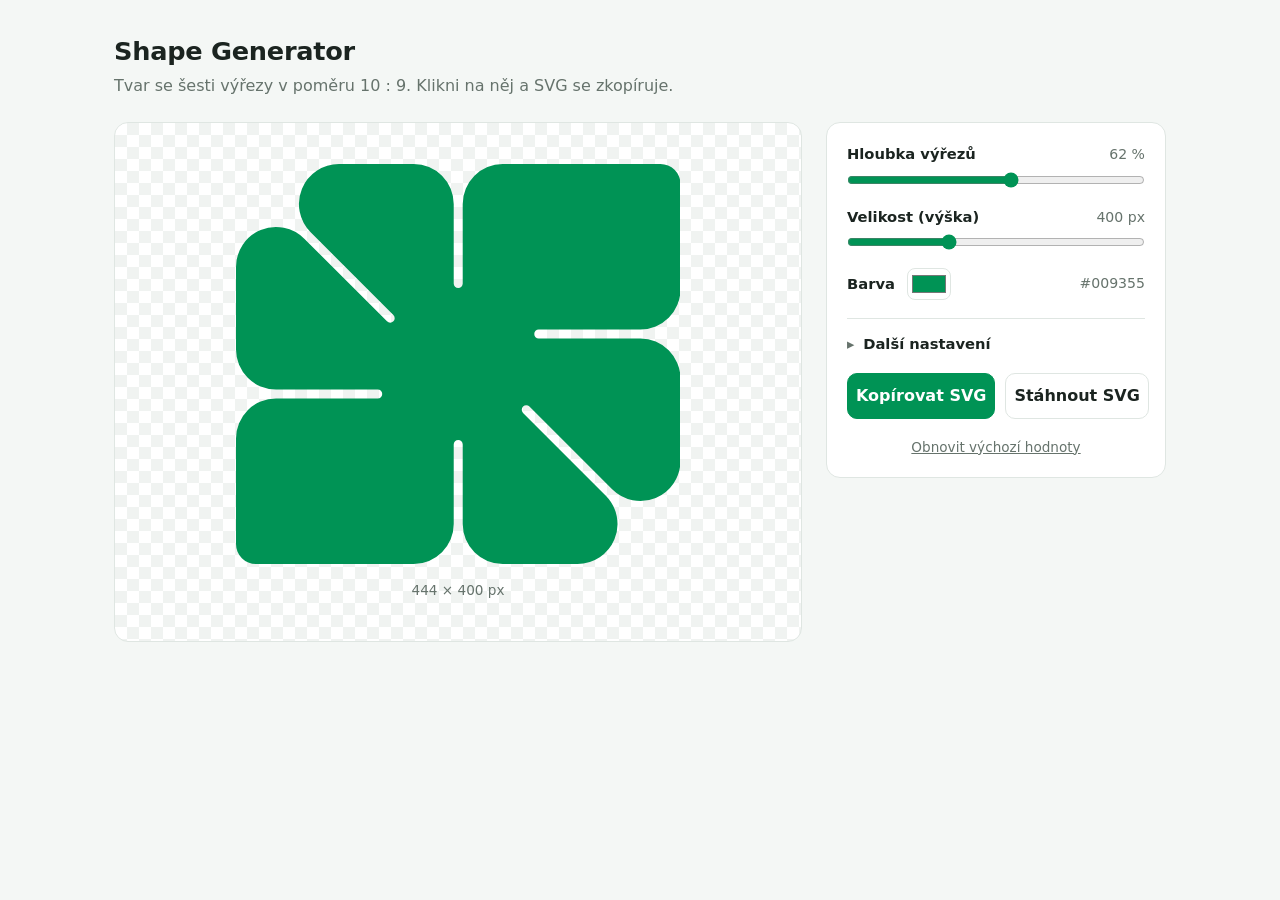
==== index.html @ 043569ab "Add SVG shape generator Static site that generates a 10:9 shape with six cuts (vertical, horizontal " ====
<!doctype html>
<html lang="cs">
<head>
  <meta charset="utf-8">
  <meta name="viewport" content="width=device-width, initial-scale=1">
  <title>Shape Generator</title>
  <meta name="description" content="Generátor SVG tvarů se šesti výřezy. Zkopíruj do schránky nebo stáhni.">
  <link rel="icon" type="image/svg+xml" href="favicon.svg">
  <link rel="stylesheet" href="style.css">
</head>
<body>
  <header class="top">
    <h1>Shape Generator</h1>
    <p class="lead">Tvar se šesti výřezy v poměru 10&nbsp;:&nbsp;9. Klikni na něj a SVG se zkopíruje.</p>
  </header>

  <main class="layout">
    <section class="stage" aria-label="Náhled tvaru">
      <button type="button" id="shape" class="shape" title="Zkopírovat SVG do schránky" aria-label="Zkopírovat SVG do schránky"></button>
      <p class="dims" id="dims"></p>
    </section>

    <form class="panel" id="controls" aria-label="Nastavení tvaru" onsubmit="return false">
      <div class="field">
        <div class="field-head">
          <label for="depth">Hloubka výřezů</label>
          <output id="depth-out" for="depth"></output>
        </div>
        <input id="depth" type="range" min="30" max="88" step="1">
      </div>

      <div class="field">
        <div class="field-head">
          <label for="size">Velikost (výška)</label>
          <output id="size-out" for="size"></output>
        </div>
        <input id="size" type="range" min="100" max="1000" step="10">
      </div>

      <div class="field field-inline">
        <label for="color">Barva</label>
        <input id="color" type="color">
        <output id="color-out" for="color"></output>
      </div>

      <details class="more">
        <summary>Další nastavení</summary>

        <div class="more-body">
          <div class="field">
            <div class="field-head">
              <label for="cutWidth">Šířka výřezu</label>
              <output id="cutWidth-out" for="cutWidth"></output>
            </div>
            <input id="cutWidth" type="range" min="4" max="20" step="0.5">
            <p class="note">Nemění se s velikostí tvaru.</p>
          </div>

          <div class="field">
            <div class="field-head">
              <label for="radius">Zaoblení X</label>
              <output id="radius-out" for="radius"></output>
            </div>
            <input id="radius" type="range" min="0" max="10" step="0.1">
            <p class="note">Hlavní rohy mají X, ústí výřezů 2·X.</p>
          </div>

          <div class="field">
            <div class="field-head">
              <label for="offset">Posun vodorovných výřezů</label>
              <output id="offset-out" for="offset"></output>
            </div>
            <input id="offset" type="range" min="0" max="12" step="0.1">
          </div>
        </div>
      </details>

      <div class="actions">
        <button type="button" id="copy" class="btn primary">Kopírovat SVG</button>
        <button type="button" id="download" class="btn">Stáhnout SVG</button>
      </div>
      <button type="button" id="reset" class="link">Obnovit výchozí hodnoty</button>
    </form>
  </main>

  <div id="toast" class="toast" role="status" aria-live="polite"></div>

  <script src="shape.js"></script>
  <script src="app.js"></script>
</body>
</html>
---- style.css ----
:root {
  --green: #009355;
  --green-dark: #007a46;
  --ink: #1b2420;
  --muted: #66736c;
  --line: #dfe6e2;
  --bg: #f4f7f5;
  --card: #fff;
  --radius: 14px;
  color-scheme: light;
}

* { box-sizing: border-box; }

html { -webkit-text-size-adjust: 100%; }

body {
  margin: 0;
  min-height: 100vh;
  background: var(--bg);
  color: var(--ink);
  font: 16px/1.5 system-ui, -apple-system, "Segoe UI", Roboto, sans-serif;
}

.top {
  max-width: 1100px;
  margin: 0 auto;
  padding: 32px 24px 8px;
}

.top h1 {
  margin: 0;
  font-size: 1.6rem;
  letter-spacing: -0.01em;
}

.lead {
  margin: 4px 0 0;
  color: var(--muted);
}

.layout {
  max-width: 1100px;
  margin: 0 auto;
  padding: 16px 24px 48px;
  display: grid;
  grid-template-columns: minmax(0, 1fr) 340px;
  gap: 24px;
  align-items: start;
}

.stage,
.panel {
  background: var(--card);
  border: 1px solid var(--line);
  border-radius: var(--radius);
}

.stage {
  min-height: 520px;
  display: flex;
  flex-direction: column;
  align-items: center;
  justify-content: center;
  gap: 16px;
  padding: 32px;
  /* šachovnice, aby bylo vidět, že výřezy jsou průhledné */
  background-color: #fff;
  background-image:
    linear-gradient(45deg, #f0f3f1 25%, transparent 25%, transparent 75%, #f0f3f1 75%),
    linear-gradient(45deg, #f0f3f1 25%, transparent 25%, transparent 75%, #f0f3f1 75%);
  background-size: 24px 24px;
  background-position: 0 0, 12px 12px;
}

.shape {
  display: block;
  max-width: 100%;
  padding: 0;
  border: 0;
  background: none;
  cursor: copy;
  border-radius: 8px;
  transition: transform 0.15s ease;
}

.shape:hover { transform: scale(1.015); }
.shape:active { transform: scale(0.99); }

.shape svg {
  display: block;
  max-width: 100%;
  height: auto;
}

.dims {
  margin: 0;
  font-size: 0.85rem;
  color: var(--muted);
  font-variant-numeric: tabular-nums;
}

.panel {
  padding: 20px;
  display: flex;
  flex-direction: column;
  gap: 18px;
}

.field { display: flex; flex-direction: column; gap: 6px; }

.field-head {
  display: flex;
  justify-content: space-between;
  align-items: baseline;
  gap: 12px;
}

.field label { font-weight: 600; font-size: 0.92rem; }

output {
  color: var(--muted);
  font-size: 0.88rem;
  font-variant-numeric: tabular-nums;
}

.field-inline {
  flex-direction: row;
  align-items: center;
  gap: 12px;
}

.field-inline output { margin-left: auto; text-transform: uppercase; }

input[type="range"] {
  width: 100%;
  margin: 0;
  accent-color: var(--green);
}

input[type="color"] {
  width: 44px;
  height: 32px;
  padding: 2px;
  border: 1px solid var(--line);
  border-radius: 8px;
  background: #fff;
  cursor: pointer;
}

.note { margin: 0; font-size: 0.8rem; color: var(--muted); }

.more { border-top: 1px solid var(--line); padding-top: 14px; }
.more-body {
  display: flex;
  flex-direction: column;
  gap: 18px;
  padding-top: 16px;
}

.more summary {
  cursor: pointer;
  font-weight: 600;
  font-size: 0.92rem;
  list-style: none;
}
.more summary::-webkit-details-marker { display: none; }
.more summary::before {
  content: "▸";
  display: inline-block;
  width: 1.1em;
  color: var(--muted);
  transition: transform 0.15s ease;
}
.more[open] summary::before { transform: rotate(90deg); }

.actions { display: grid; grid-template-columns: 1fr 1fr; gap: 10px; }

.btn {
  padding: 10px 8px;
  white-space: nowrap;
  border: 1px solid var(--line);
  border-radius: 10px;
  background: #fff;
  color: var(--ink);
  font: inherit;
  font-weight: 600;
  cursor: pointer;
}
.btn:hover { background: #f3f6f4; }

.btn.primary {
  background: var(--green);
  border-color: var(--green);
  color: #fff;
}
.btn.primary:hover { background: var(--green-dark); border-color: var(--green-dark); }

.link {
  align-self: center;
  padding: 0;
  border: 0;
  background: none;
  color: var(--muted);
  font: inherit;
  font-size: 0.85rem;
  text-decoration: underline;
  cursor: pointer;
}
.link:hover { color: var(--ink); }

:focus-visible {
  outline: 2px solid var(--green);
  outline-offset: 3px;
}

.toast {
  position: fixed;
  left: 50%;
  bottom: 28px;
  transform: translate(-50%, 12px);
  padding: 10px 16px;
  border-radius: 999px;
  background: var(--ink);
  color: #fff;
  font-size: 0.9rem;
  opacity: 0;
  pointer-events: none;
  transition: opacity 0.2s ease, transform 0.2s ease;
}
.toast.show { opacity: 1; transform: translate(-50%, 0); }

@media (max-width: 820px) {
  .layout { grid-template-columns: 1fr; padding-inline: 16px; }
  .top { padding-inline: 16px; }
  .stage { min-height: 320px; padding: 20px; }
}

@media (prefers-reduced-motion: reduce) {
  * { transition: none !important; }
}
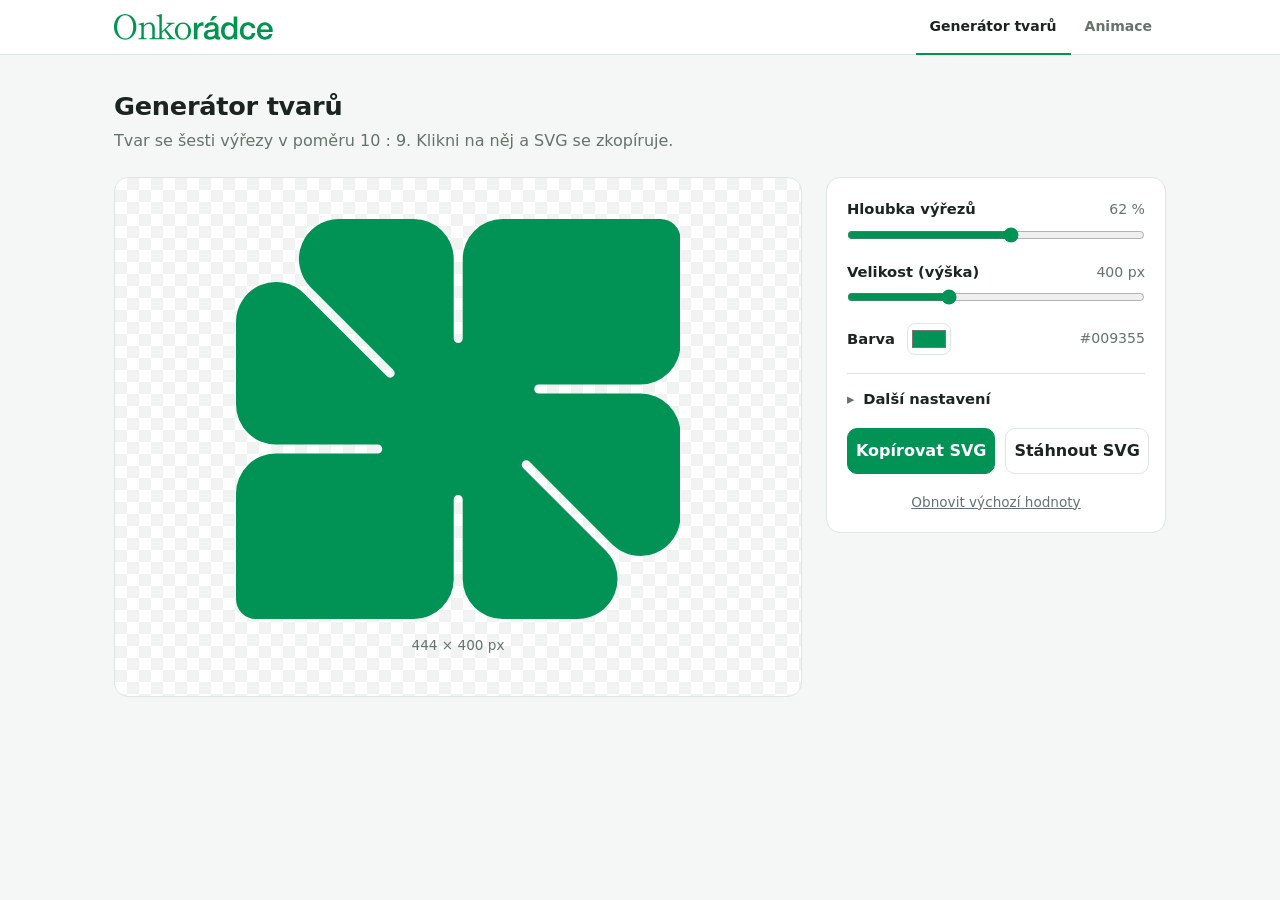
==== commit 6e9e0160: "Add site navigation with logo and Animace tab Add a shared header with the Onkorádce logo and two ta" ====
--- a/index.html
+++ b/index.html
@@ -3,14 +3,25 @@
 <head>
   <meta charset="utf-8">
   <meta name="viewport" content="width=device-width, initial-scale=1">
-  <title>Shape Generator</title>
+  <title>Generátor tvarů · Onkorádce</title>
   <meta name="description" content="Generátor SVG tvarů se šesti výřezy. Zkopíruj do schránky nebo stáhni.">
   <link rel="icon" type="image/svg+xml" href="favicon.svg">
+  <link rel="stylesheet" href="site.css">
   <link rel="stylesheet" href="style.css">
 </head>
 <body>
+  <header class="site-header">
+    <div class="site-header-inner">
+      <a class="site-logo" href="./" aria-label="Onkorádce – úvod"><img src="assets/Logo.svg" alt="Onkorádce"></a>
+      <nav class="site-nav" aria-label="Hlavní navigace">
+        <a href="./" aria-current="page">Generátor tvarů</a>
+        <a href="animace/">Animace</a>
+      </nav>
+    </div>
+  </header>
+
   <header class="top">
-    <h1>Shape Generator</h1>
+    <h1>Generátor tvarů</h1>
     <p class="lead">Tvar se šesti výřezy v poměru 10&nbsp;:&nbsp;9. Klikni na něj a SVG se zkopíruje.</p>
   </header>
 
--- a/site.css
+++ b/site.css
@@ -0,0 +1,67 @@
+/*
+ * Společná hlavička s logem a navigací pro všechny stránky.
+ * Barvy bere ze stránky přes --card, --ink, --line a --muted (včetně tmavého
+ * režimu), šířku obsahu přes --site-max.
+ */
+.site-header {
+  background: var(--card, #fff);
+  border-bottom: 1px solid var(--line, #dfe6e2);
+  font: 600 14px/1.2 system-ui, -apple-system, "Segoe UI", Roboto, sans-serif;
+}
+
+.site-header-inner {
+  max-width: var(--site-max, 1100px);
+  margin: 0 auto;
+  padding: 0 24px;
+  display: flex;
+  flex-wrap: wrap;
+  align-items: stretch;
+  justify-content: space-between;
+  column-gap: 24px;
+}
+
+.site-logo {
+  display: flex;
+  align-items: center;
+  padding: 14px 0;
+}
+
+.site-logo img {
+  display: block;
+  height: 26px;
+  width: auto;
+}
+
+.site-nav {
+  display: flex;
+  align-items: stretch;
+  margin-bottom: -1px; /* aktivní záložka překryje spodní linku hlavičky */
+}
+
+.site-nav a {
+  display: flex;
+  align-items: center;
+  min-height: 44px;
+  padding: 0 14px;
+  border-bottom: 2px solid transparent;
+  color: var(--muted, #66736c);
+  text-decoration: none;
+}
+
+.site-nav a:hover { color: var(--ink, #1b2420); }
+
+.site-nav a[aria-current="page"] {
+  color: var(--ink, #1b2420);
+  border-bottom-color: #00954e;
+}
+
+.site-header a:focus-visible {
+  outline: 2px solid #00954e;
+  outline-offset: -2px;
+  border-radius: 6px;
+}
+
+@media (max-width: 820px) {
+  .site-header-inner { padding-inline: var(--site-pad-narrow, 16px); }
+  .site-nav { margin-left: -14px; }
+}
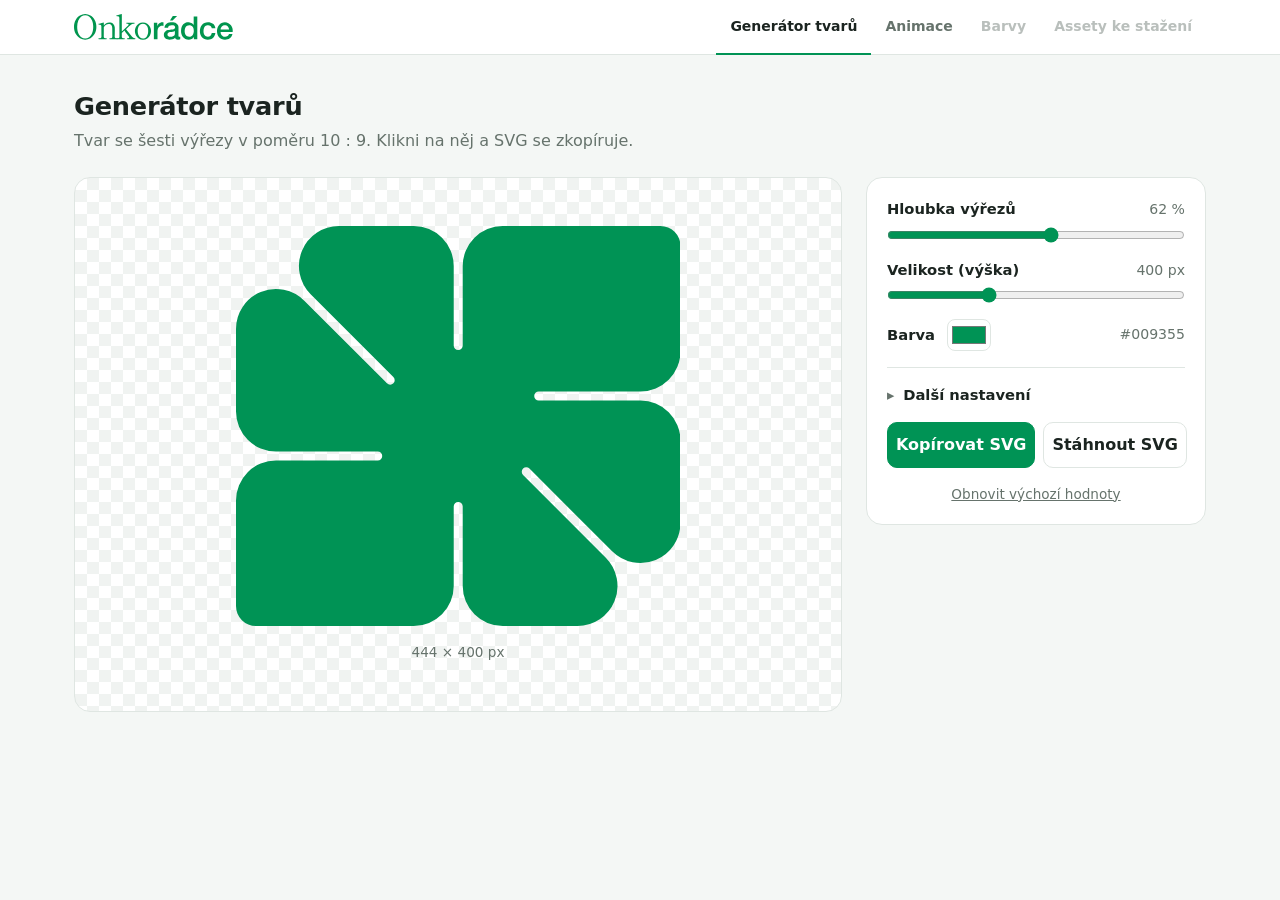
==== commit cbea3467: "Unify spacing and colours across tabs, add disabled tabs Move shared tokens (background, green, page" ====
--- a/index.html
+++ b/index.html
@@ -16,6 +16,8 @@
       <nav class="site-nav" aria-label="Hlavní navigace">
         <a href="./" aria-current="page">Generátor tvarů</a>
         <a href="animace/">Animace</a>
+        <span class="is-disabled" aria-disabled="true" title="Připravujeme">Barvy</span>
+        <span class="is-disabled" aria-disabled="true" title="Připravujeme">Assety ke stažení</span>
       </nav>
     </div>
   </header>
--- a/site.css
+++ b/site.css
@@ -1,8 +1,32 @@
 /*
- * Společná hlavička s logem a navigací pro všechny stránky.
- * Barvy bere ze stránky přes --card, --ink, --line a --muted (včetně tmavého
- * režimu), šířku obsahu přes --site-max.
+ * Společný základ všech stránek: barvy, rozestupy a hlavička s navigací.
+ * Stránky si z tokenů berou pozadí, šířku obsahu, okraje i mezery, aby byly
+ * na všech záložkách stejné. Tmavý režim přepisuje jen barvy (viz Animace).
  */
+:root {
+  --bg: #f4f7f5;
+  --card: #fff;
+  --ink: #1b2420;
+  --muted: #66736c;
+  --line: #dfe6e2;
+  --green: #009355;         /* hlavní barva webu (generátor i animace) */
+  --green-dark: #007a46;
+
+  --page-max: 1180px;       /* šířka obsahu i hlavičky */
+  --space-page: 24px;       /* okraj stránky vlevo a vpravo */
+  --space-section: 24px;    /* mezera mezi bloky (karty, nadpis → obsah) */
+  --space-card: 20px;       /* vnitřní okraj karty */
+  --space-stack: 16px;      /* mezera mezi prvky uvnitř karty */
+  --space-control: 8px;     /* mezera mezi tlačítky a drobnými ovládacími prvky */
+  --radius-card: 16px;
+  --radius-inner: 12px;
+}
+
+@media (max-width: 820px) {
+  :root { --space-page: 16px; }
+}
+
+/* Hlavička s logem a navigací */
 .site-header {
   background: var(--card, #fff);
   border-bottom: 1px solid var(--line, #dfe6e2);
@@ -10,9 +34,9 @@
 }
 
 .site-header-inner {
-  max-width: var(--site-max, 1100px);
+  max-width: var(--page-max);
   margin: 0 auto;
-  padding: 0 24px;
+  padding: 0 var(--space-page);
   display: flex;
   flex-wrap: wrap;
   align-items: stretch;
@@ -38,30 +62,46 @@
   margin-bottom: -1px; /* aktivní záložka překryje spodní linku hlavičky */
 }
 
-.site-nav a {
+.site-nav a,
+.site-nav .is-disabled {
   display: flex;
+  flex: none;
   align-items: center;
   min-height: 44px;
   padding: 0 14px;
   border-bottom: 2px solid transparent;
   color: var(--muted, #66736c);
   text-decoration: none;
+  white-space: nowrap;
 }
 
 .site-nav a:hover { color: var(--ink, #1b2420); }
 
+/* Záložka, která zatím nic neobsahuje: není odkaz, nejde ani zaostřit. */
+.site-nav .is-disabled {
+  opacity: 0.45;
+  cursor: not-allowed;
+  user-select: none;
+}
+
 .site-nav a[aria-current="page"] {
   color: var(--ink, #1b2420);
-  border-bottom-color: #00954e;
+  border-bottom-color: var(--green);
 }
 
 .site-header a:focus-visible {
-  outline: 2px solid #00954e;
+  outline: 2px solid var(--green);
   outline-offset: -2px;
   border-radius: 6px;
 }
 
+/* Na úzkém displeji je navigace pod logem a když se čtyři záložky nevejdou, posouvá se do strany. */
 @media (max-width: 820px) {
-  .site-header-inner { padding-inline: var(--site-pad-narrow, 16px); }
-  .site-nav { margin-left: -14px; }
+  .site-nav {
+    margin-left: -14px;
+    max-width: calc(100% + 14px);
+    overflow-x: auto;
+    scrollbar-width: none;
+  }
+  .site-nav::-webkit-scrollbar { display: none; }
 }
--- a/style.css
+++ b/style.css
@@ -1,14 +1,5 @@
-:root {
-  --green: #009355;
-  --green-dark: #007a46;
-  --ink: #1b2420;
-  --muted: #66736c;
-  --line: #dfe6e2;
-  --bg: #f4f7f5;
-  --card: #fff;
-  --radius: 14px;
-  color-scheme: light;
-}
+/* Barvy, rozestupy a poloměry rohů jsou ve společném site.css. */
+:root { color-scheme: light; }
 
 * { box-sizing: border-box; }
 
@@ -23,9 +14,9 @@
 }
 
 .top {
-  max-width: 1100px;
+  max-width: var(--page-max);
   margin: 0 auto;
-  padding: 32px 24px 8px;
+  padding: 32px var(--space-page) 0;
 }
 
 .top h1 {
@@ -40,12 +31,12 @@
 }
 
 .layout {
-  max-width: 1100px;
+  max-width: var(--page-max);
   margin: 0 auto;
-  padding: 16px 24px 48px;
+  padding: var(--space-section) var(--space-page) 64px;
   display: grid;
   grid-template-columns: minmax(0, 1fr) 340px;
-  gap: 24px;
+  gap: var(--space-section);
   align-items: start;
 }
 
@@ -53,7 +44,7 @@
 .panel {
   background: var(--card);
   border: 1px solid var(--line);
-  border-radius: var(--radius);
+  border-radius: var(--radius-card);
 }
 
 .stage {
@@ -62,8 +53,8 @@
   flex-direction: column;
   align-items: center;
   justify-content: center;
-  gap: 16px;
-  padding: 32px;
+  gap: var(--space-stack);
+  padding: 48px var(--space-card);
   /* šachovnice, aby bylo vidět, že výřezy jsou průhledné */
   background-color: #fff;
   background-image:
@@ -101,10 +92,10 @@
 }
 
 .panel {
-  padding: 20px;
+  padding: var(--space-card);
   display: flex;
   flex-direction: column;
-  gap: 18px;
+  gap: var(--space-stack);
 }
 
 .field { display: flex; flex-direction: column; gap: 6px; }
@@ -150,12 +141,12 @@
 
 .note { margin: 0; font-size: 0.8rem; color: var(--muted); }
 
-.more { border-top: 1px solid var(--line); padding-top: 14px; }
+.more { border-top: 1px solid var(--line); padding-top: var(--space-stack); }
 .more-body {
   display: flex;
   flex-direction: column;
-  gap: 18px;
-  padding-top: 16px;
+  gap: var(--space-stack);
+  padding-top: var(--space-stack);
 }
 
 .more summary {
@@ -174,7 +165,7 @@
 }
 .more[open] summary::before { transform: rotate(90deg); }
 
-.actions { display: grid; grid-template-columns: 1fr 1fr; gap: 10px; }
+.actions { display: grid; grid-template-columns: 1fr 1fr; gap: var(--space-control); }
 
 .btn {
   padding: 10px 8px;
@@ -231,9 +222,8 @@
 .toast.show { opacity: 1; transform: translate(-50%, 0); }
 
 @media (max-width: 820px) {
-  .layout { grid-template-columns: 1fr; padding-inline: 16px; }
-  .top { padding-inline: 16px; }
-  .stage { min-height: 320px; padding: 20px; }
+  .layout { grid-template-columns: 1fr; }
+  .stage { min-height: 320px; padding: var(--space-card); }
 }
 
 @media (prefers-reduced-motion: reduce) {
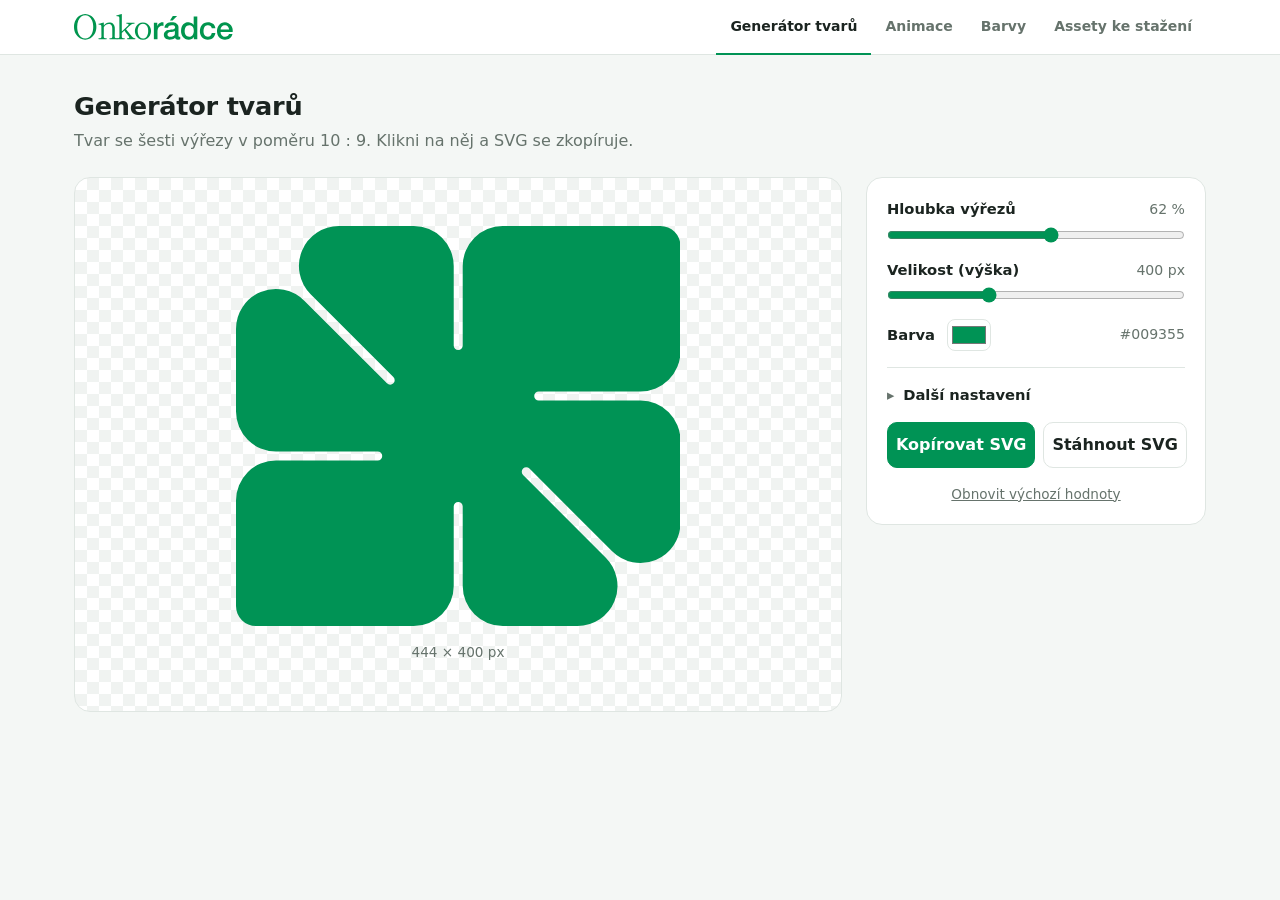
==== commit ebee6b57: "Add Barvy and Assety ke stažení tabs, colour palettes from .clr Enable the two navigation tabs and r" ====
--- a/index.html
+++ b/index.html
@@ -8,19 +8,10 @@
   <link rel="icon" type="image/svg+xml" href="favicon.svg">
   <link rel="stylesheet" href="site.css">
   <link rel="stylesheet" href="style.css">
+  <script src="site.js"></script>
 </head>
 <body>
-  <header class="site-header">
-    <div class="site-header-inner">
-      <a class="site-logo" href="./" aria-label="Onkorádce – úvod"><img src="assets/Logo.svg" alt="Onkorádce"></a>
-      <nav class="site-nav" aria-label="Hlavní navigace">
-        <a href="./" aria-current="page">Generátor tvarů</a>
-        <a href="animace/">Animace</a>
-        <span class="is-disabled" aria-disabled="true" title="Připravujeme">Barvy</span>
-        <span class="is-disabled" aria-disabled="true" title="Připravujeme">Assety ke stažení</span>
-      </nav>
-    </div>
-  </header>
+  <site-header current="generator"></site-header>
 
   <header class="top">
     <h1>Generátor tvarů</h1>
--- a/site.css
+++ b/site.css
@@ -26,7 +26,88 @@
   :root { --space-page: 16px; }
 }
 
-/* Hlavička s logem a navigací */
+/* Základ stránky */
+*, *::before, *::after { box-sizing: border-box; }
+
+html { -webkit-text-size-adjust: 100%; }
+
+body {
+  margin: 0;
+  min-height: 100vh;
+  background: var(--bg);
+  color: var(--ink);
+  font: 16px/1.5 system-ui, -apple-system, "Segoe UI", Roboto, sans-serif;
+}
+
+/* Obsah stránky: nadpis, úvodní věta a bloky pod sebou */
+.page {
+  max-width: var(--page-max);
+  margin: 0 auto;
+  padding: 32px var(--space-page) 64px;
+}
+
+.page > h1 {
+  margin: 0;
+  font-size: 26px;
+  letter-spacing: -0.01em;
+}
+
+.page-lead {
+  margin: 4px 0 var(--space-section);
+  color: var(--muted);
+}
+
+/* Karta */
+.surface {
+  background: var(--card);
+  border: 1px solid var(--line);
+  border-radius: var(--radius-card);
+}
+
+.btn {
+  padding: 10px 8px;
+  white-space: nowrap;
+  border: 1px solid var(--line);
+  border-radius: 10px;
+  background: #fff;
+  color: var(--ink);
+  font: inherit;
+  font-weight: 600;
+  cursor: pointer;
+}
+.btn:hover { background: #f3f6f4; }
+
+.btn.primary {
+  background: var(--green);
+  border-color: var(--green);
+  color: #fff;
+}
+.btn.primary:hover { background: var(--green-dark); border-color: var(--green-dark); }
+
+.page :focus-visible {
+  outline: 2px solid var(--green);
+  outline-offset: 3px;
+}
+
+.toast {
+  position: fixed;
+  left: 50%;
+  bottom: 28px;
+  transform: translate(-50%, 12px);
+  padding: 10px 16px;
+  border-radius: 999px;
+  background: var(--ink);
+  color: #fff;
+  font-size: 0.9rem;
+  opacity: 0;
+  pointer-events: none;
+  transition: opacity 0.2s ease, transform 0.2s ease;
+}
+.toast.show { opacity: 1; transform: translate(-50%, 0); }
+
+/* Hlavička s logem a navigací (vykresluje ji <site-header> ze site.js) */
+site-header { display: block; }
+
 .site-header {
   background: var(--card, #fff);
   border-bottom: 1px solid var(--line, #dfe6e2);
--- a/style.css
+++ b/style.css
@@ -1,17 +1,5 @@
-/* Barvy, rozestupy a poloměry rohů jsou ve společném site.css. */
+/* Základ stránky, barvy, rozestupy, tlačítka a toast jsou ve společném site.css. */
 :root { color-scheme: light; }
-
-* { box-sizing: border-box; }
-
-html { -webkit-text-size-adjust: 100%; }
-
-body {
-  margin: 0;
-  min-height: 100vh;
-  background: var(--bg);
-  color: var(--ink);
-  font: 16px/1.5 system-ui, -apple-system, "Segoe UI", Roboto, sans-serif;
-}
 
 .top {
   max-width: var(--page-max);
@@ -167,26 +155,6 @@
 
 .actions { display: grid; grid-template-columns: 1fr 1fr; gap: var(--space-control); }
 
-.btn {
-  padding: 10px 8px;
-  white-space: nowrap;
-  border: 1px solid var(--line);
-  border-radius: 10px;
-  background: #fff;
-  color: var(--ink);
-  font: inherit;
-  font-weight: 600;
-  cursor: pointer;
-}
-.btn:hover { background: #f3f6f4; }
-
-.btn.primary {
-  background: var(--green);
-  border-color: var(--green);
-  color: #fff;
-}
-.btn.primary:hover { background: var(--green-dark); border-color: var(--green-dark); }
-
 .link {
   align-self: center;
   padding: 0;
@@ -205,22 +173,6 @@
   outline-offset: 3px;
 }
 
-.toast {
-  position: fixed;
-  left: 50%;
-  bottom: 28px;
-  transform: translate(-50%, 12px);
-  padding: 10px 16px;
-  border-radius: 999px;
-  background: var(--ink);
-  color: #fff;
-  font-size: 0.9rem;
-  opacity: 0;
-  pointer-events: none;
-  transition: opacity 0.2s ease, transform 0.2s ease;
-}
-.toast.show { opacity: 1; transform: translate(-50%, 0); }
-
 @media (max-width: 820px) {
   .layout { grid-template-columns: 1fr; }
   .stage { min-height: 320px; padding: var(--space-card); }
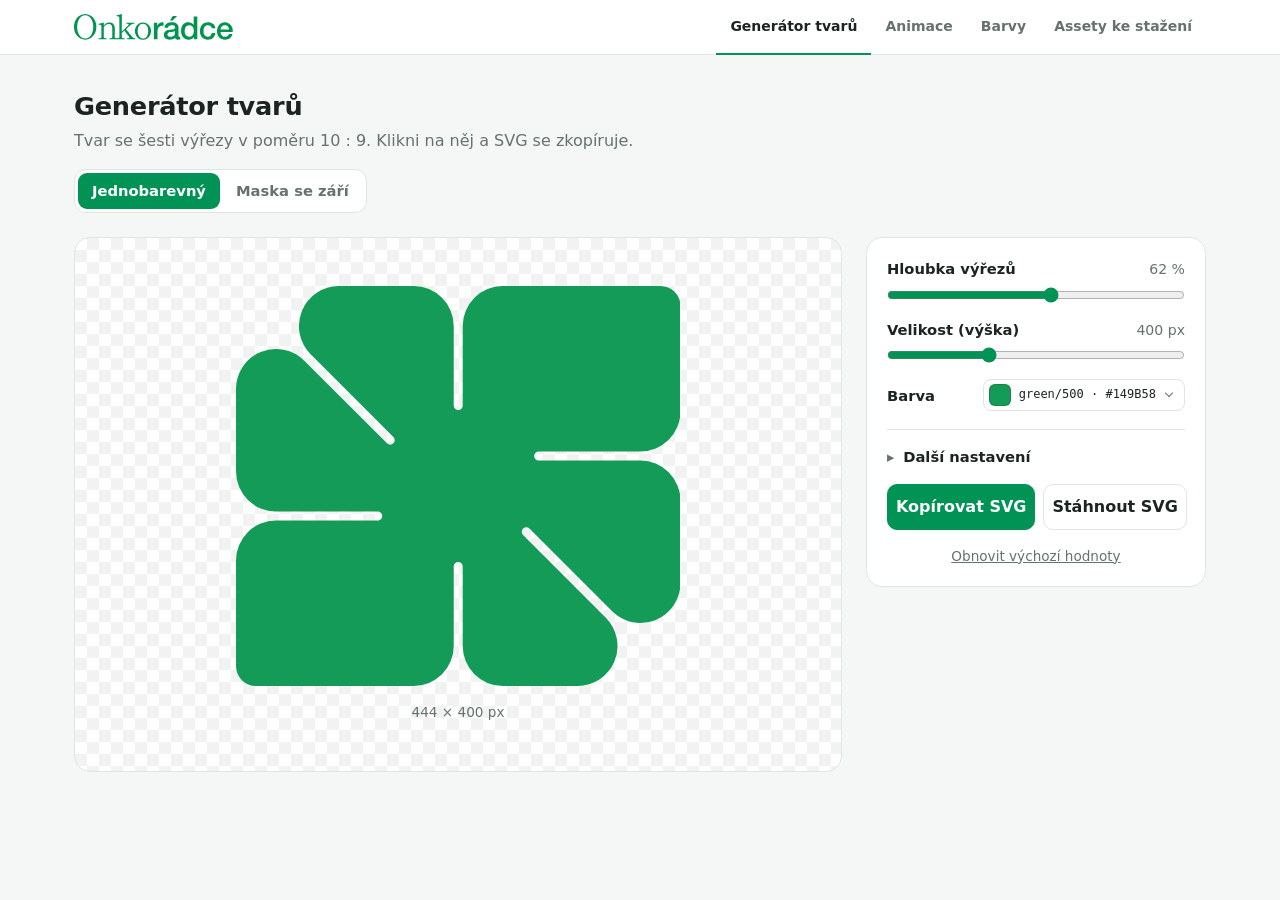
==== commit 210238eb: "Add swatch colour picker and glow mask variant of the shape generator - <swatch-picker> (swatches.js" ====
--- a/index.html
+++ b/index.html
@@ -15,12 +15,24 @@
 
   <header class="top">
     <h1>Generátor tvarů</h1>
-    <p class="lead">Tvar se šesti výřezy v poměru 10&nbsp;:&nbsp;9. Klikni na něj a SVG se zkopíruje.</p>
+    <p class="lead" data-only="solid">Tvar se šesti výřezy v poměru 10&nbsp;:&nbsp;9. Klikni na něj a SVG se zkopíruje.</p>
+    <p class="lead" data-only="glow" hidden>Tvar je jen maska, kterou prosvítá záře z bodů. Body přetahuj myší, dvojklikem do tvaru přidáš další.</p>
+
+    <div class="modes" role="group" aria-label="Druh tvaru">
+      <button type="button" class="mode" data-mode="solid" aria-pressed="true">Jednobarevný</button>
+      <button type="button" class="mode" data-mode="glow" aria-pressed="false">Maska se září</button>
+    </div>
   </header>
 
   <main class="layout">
     <section class="stage" aria-label="Náhled tvaru">
-      <button type="button" id="shape" class="shape" title="Zkopírovat SVG do schránky" aria-label="Zkopírovat SVG do schránky"></button>
+      <button type="button" id="shape" class="shape" data-only="solid" title="Zkopírovat SVG do schránky" aria-label="Zkopírovat SVG do schránky"></button>
+
+      <div id="glow" class="glow" data-only="glow" hidden>
+        <div id="glow-art" class="glow-art"></div>
+        <div id="glow-handles" class="glow-handles"></div>
+      </div>
+
       <p class="dims" id="dims"></p>
     </section>
 
@@ -41,10 +53,32 @@
         <input id="size" type="range" min="100" max="1000" step="10">
       </div>
 
-      <div class="field field-inline">
-        <label for="color">Barva</label>
-        <input id="color" type="color">
-        <output id="color-out" for="color"></output>
+      <div class="field field-inline" data-only="solid">
+        <span class="field-title">Barva</span>
+        <swatch-picker id="color" label="Barva"></swatch-picker>
+      </div>
+
+      <div class="field" data-only="glow" hidden>
+        <div class="field-head">
+          <span class="field-title">Body záře</span>
+          <button type="button" id="glow-add" class="btn small">+ Přidat bod</button>
+        </div>
+        <div class="chips" id="glow-chips" role="group" aria-label="Body záře"></div>
+
+        <div class="glow-selected">
+          <div class="field field-inline">
+            <span class="field-title">Barva</span>
+            <swatch-picker id="glow-color" label="Barva bodu"></swatch-picker>
+          </div>
+          <div class="field">
+            <div class="field-head">
+              <label for="glow-size">Velikost záře</label>
+              <output id="glow-size-out" for="glow-size"></output>
+            </div>
+            <input id="glow-size" type="range" min="10" max="150" step="1">
+          </div>
+          <button type="button" id="glow-remove" class="btn small">Odebrat bod</button>
+        </div>
       </div>
 
       <details class="more">
@@ -89,6 +123,10 @@
 
   <div id="toast" class="toast" role="status" aria-live="polite"></div>
 
+  <!-- swatches.js musí být před app.js, aby byl <swatch-picker> hotový dřív, než se do něj zapíše hodnota -->
+  <script src="brand.js"></script>
+  <script src="palette.js"></script>
+  <script src="swatches.js"></script>
   <script src="shape.js"></script>
   <script src="app.js"></script>
 </body>
--- a/site.css
+++ b/site.css
@@ -105,6 +105,101 @@
 }
 .toast.show { opacity: 1; transform: translate(-50%, 0); }
 
+/* Výběr barvy ze vzorníku (<swatch-picker> ze swatches.js).
+   Selektory mají dvě třídy, aby přebily obecná pravidla pro button na stránkách. */
+.swatch-picker {
+  position: relative;
+  display: inline-block;
+}
+
+.swatch-picker .swatch-trigger {
+  display: inline-flex;
+  align-items: center;
+  gap: 8px;
+  min-height: 32px;
+  padding: 4px 10px 4px 5px;
+  border: 1px solid var(--line);
+  border-radius: 8px;
+  background: var(--card);
+  color: var(--ink);
+  font: 12px/1.2 ui-monospace, SFMono-Regular, Menlo, monospace;
+  white-space: nowrap;
+  cursor: pointer;
+}
+.swatch-picker .swatch-trigger:hover { border-color: var(--muted); }
+
+.swatch-picker .swatch-dot {
+  width: 22px;
+  height: 22px;
+  border-radius: 6px;
+  background: var(--c);
+  box-shadow: inset 0 0 0 1px rgba(0, 0, 0, 0.14);
+}
+
+.swatch-picker .swatch-caret {
+  width: 6px;
+  height: 6px;
+  margin: 0 2px 3px;
+  border: solid var(--muted);
+  border-width: 0 1.5px 1.5px 0;
+  transform: rotate(45deg);
+}
+
+.swatch-picker .swatch-pop {
+  position: absolute;
+  z-index: 30;
+  top: calc(100% + 6px);
+  left: 0;
+  display: flex;
+  flex-direction: column;
+  gap: 12px;
+  width: 304px;
+  max-width: calc(100vw - 16px);
+  max-height: min(70vh, 460px);
+  overflow-y: auto;
+  padding: 12px;
+  border: 1px solid var(--line);
+  border-radius: var(--radius-inner);
+  background: var(--card);
+  color: var(--ink);
+  box-shadow: 0 12px 32px rgba(16, 24, 20, 0.18);
+}
+.swatch-picker .swatch-pop[hidden] { display: none; }
+
+.swatch-picker .swatch-group-name {
+  margin: 0 0 6px;
+  font: 600 11px/1 system-ui, -apple-system, "Segoe UI", Roboto, sans-serif;
+  letter-spacing: 0.04em;
+  text-transform: uppercase;
+  color: var(--muted);
+}
+
+.swatch-picker .swatch-grid {
+  display: grid;
+  grid-template-columns: repeat(auto-fill, 24px);
+  gap: 6px;
+}
+
+.swatch-picker .swatch {
+  width: 24px;
+  height: 24px;
+  padding: 0;
+  border: 0;
+  border-radius: 6px;
+  background: var(--c);
+  box-shadow: inset 0 0 0 1px rgba(0, 0, 0, 0.14);
+  cursor: pointer;
+}
+.swatch-picker .swatch:hover { transform: scale(1.12); }
+.swatch-picker .swatch[aria-pressed="true"] {
+  box-shadow: 0 0 0 2px var(--card), 0 0 0 4px var(--ink);
+}
+
+.swatch-picker :focus-visible {
+  outline: 2px solid var(--green);
+  outline-offset: 2px;
+}
+
 /* Hlavička s logem a navigací (vykresluje ji <site-header> ze site.js) */
 site-header { display: block; }
 
--- a/style.css
+++ b/style.css
@@ -52,6 +52,9 @@
   background-position: 0 0, 12px 12px;
 }
 
+/* Záře je poloprůhledná, na šachovnici by špinila. Maska se proto ukazuje na čistě bílém. */
+.stage.is-glow { background-image: none; }
+
 .shape {
   display: block;
   max-width: 100%;
@@ -95,7 +98,8 @@
   gap: 12px;
 }
 
-.field label { font-weight: 600; font-size: 0.92rem; }
+.field label,
+.field-title { font-weight: 600; font-size: 0.92rem; }
 
 output {
   color: var(--muted);
@@ -109,7 +113,7 @@
   gap: 12px;
 }
 
-.field-inline output { margin-left: auto; text-transform: uppercase; }
+.field-inline swatch-picker { margin-left: auto; }
 
 input[type="range"] {
   width: 100%;
@@ -117,17 +121,107 @@
   accent-color: var(--green);
 }
 
-input[type="color"] {
-  width: 44px;
+.note { margin: 0; font-size: 0.8rem; color: var(--muted); }
+
+/* Přepínač druhu tvaru */
+.modes {
+  display: inline-flex;
+  gap: 2px;
+  margin-top: var(--space-stack);
+  padding: 3px;
+  border: 1px solid var(--line);
+  border-radius: var(--radius-inner);
+  background: var(--card);
+}
+
+.mode {
+  padding: 7px 14px;
+  border: 0;
+  border-radius: 9px;
+  background: none;
+  color: var(--muted);
+  font: inherit;
+  font-size: 0.92rem;
+  font-weight: 600;
+  cursor: pointer;
+}
+.mode:hover { color: var(--ink); }
+.mode[aria-pressed="true"] { background: var(--green); color: #fff; }
+
+.btn.small { padding: 5px 10px; font-size: 0.85rem; }
+.btn:disabled { opacity: 0.45; cursor: not-allowed; }
+.btn:disabled:hover { background: #fff; }
+
+/* Maska se září: náhled s body, které se dají tahat myší */
+.glow {
+  position: relative;
+  width: fit-content;
+  max-width: 100%;
+}
+
+.glow-art svg {
+  display: block;
+  max-width: 100%;
+  height: auto;
+}
+
+.glow-handles {
+  position: absolute;
+  inset: 0;
+}
+
+.glow-handle {
+  position: absolute;
+  width: 26px;
+  height: 26px;
+  margin: -13px 0 0 -13px;
+  padding: 0;
+  border: 0;
+  border-radius: 50%;
+  background: var(--c);
+  color: var(--on);
+  font: 700 11px/1 system-ui, -apple-system, "Segoe UI", Roboto, sans-serif;
+  box-shadow: 0 0 0 2.5px #fff, 0 0 0 3.5px rgba(27, 36, 32, 0.55), 0 2px 8px rgba(0, 0, 0, 0.25);
+  cursor: grab;
+  touch-action: none;
+  user-select: none;
+}
+.glow-handle:active { cursor: grabbing; }
+.glow-handle[aria-pressed="true"] {
+  z-index: 1;
+  box-shadow: 0 0 0 3px #fff, 0 0 0 5px var(--ink), 0 2px 8px rgba(0, 0, 0, 0.25);
+}
+
+.chips {
+  display: flex;
+  flex-wrap: wrap;
+  gap: var(--space-control);
+}
+
+.chip {
+  width: 32px;
   height: 32px;
-  padding: 2px;
-  border: 1px solid var(--line);
-  border-radius: 8px;
-  background: #fff;
-  cursor: pointer;
-}
-
-.note { margin: 0; font-size: 0.8rem; color: var(--muted); }
+  padding: 0;
+  border: 0;
+  border-radius: 50%;
+  background: var(--c);
+  color: var(--on);
+  font: 700 12px/1 system-ui, -apple-system, "Segoe UI", Roboto, sans-serif;
+  box-shadow: inset 0 0 0 1px rgba(0, 0, 0, 0.18);
+  cursor: pointer;
+}
+.chip[aria-pressed="true"] { box-shadow: 0 0 0 2px #fff, 0 0 0 4px var(--ink); }
+
+.glow-selected {
+  display: flex;
+  flex-direction: column;
+  gap: var(--space-stack);
+  margin-top: var(--space-control);
+  padding-top: var(--space-stack);
+  border-top: 1px solid var(--line);
+}
+
+[hidden] { display: none !important; }
 
 .more { border-top: 1px solid var(--line); padding-top: var(--space-stack); }
 .more-body {
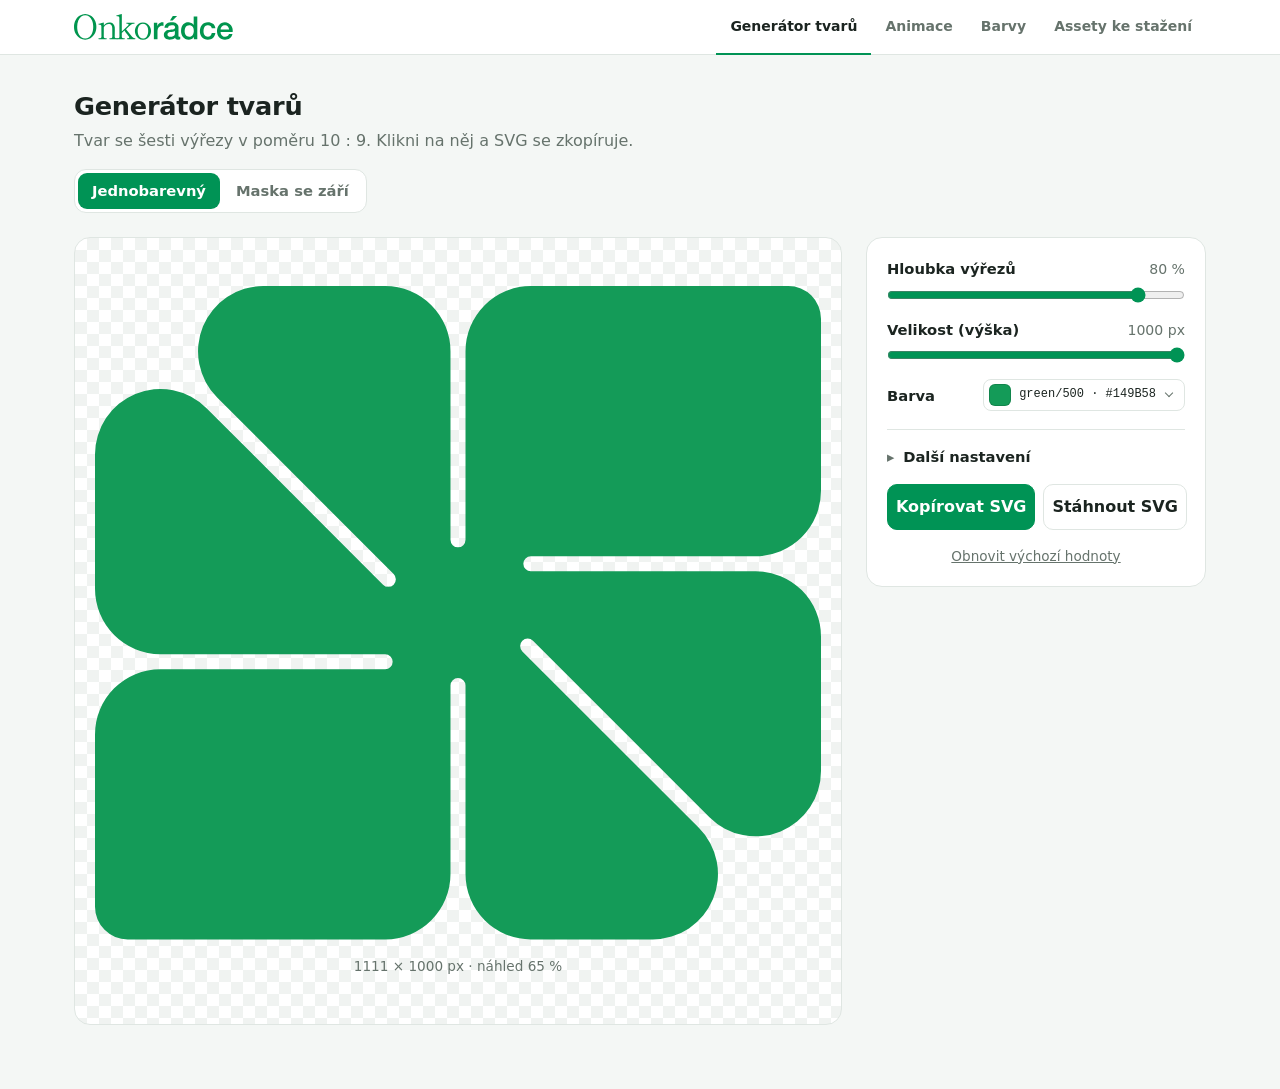
==== commit 1bd8d1bf: "Fix glow export for Affinity, scale cut width with size, new defaults - Glow export: radial gradient" ====
--- a/index.html
+++ b/index.html
@@ -90,8 +90,8 @@
               <label for="cutWidth">Šířka výřezu</label>
               <output id="cutWidth-out" for="cutWidth"></output>
             </div>
-            <input id="cutWidth" type="range" min="4" max="20" step="0.5">
-            <p class="note">Nemění se s velikostí tvaru.</p>
+            <input id="cutWidth" type="range" min="4" max="25" step="0.5">
+            <p class="note">Platí pro výšku 1000 px. Při poloviční výšce je výřez 75 % široký, při čtvrtinové 56 % atd.</p>
           </div>
 
           <div class="field">
--- a/style.css
+++ b/style.css
@@ -71,7 +71,7 @@
 
 .shape svg {
   display: block;
-  max-width: 100%;
+  width: 100%;
   height: auto;
 }
 
@@ -161,7 +161,7 @@
 
 .glow-art svg {
   display: block;
-  max-width: 100%;
+  width: 100%;
   height: auto;
 }
 
@@ -268,7 +268,8 @@
 }
 
 @media (max-width: 820px) {
-  .layout { grid-template-columns: 1fr; }
+  /* minmax(0, …): sloupec se smí zúžit pod šířku náhledu, ten se pak přepočítá */
+  .layout { grid-template-columns: minmax(0, 1fr); }
   .stage { min-height: 320px; padding: var(--space-card); }
 }
 
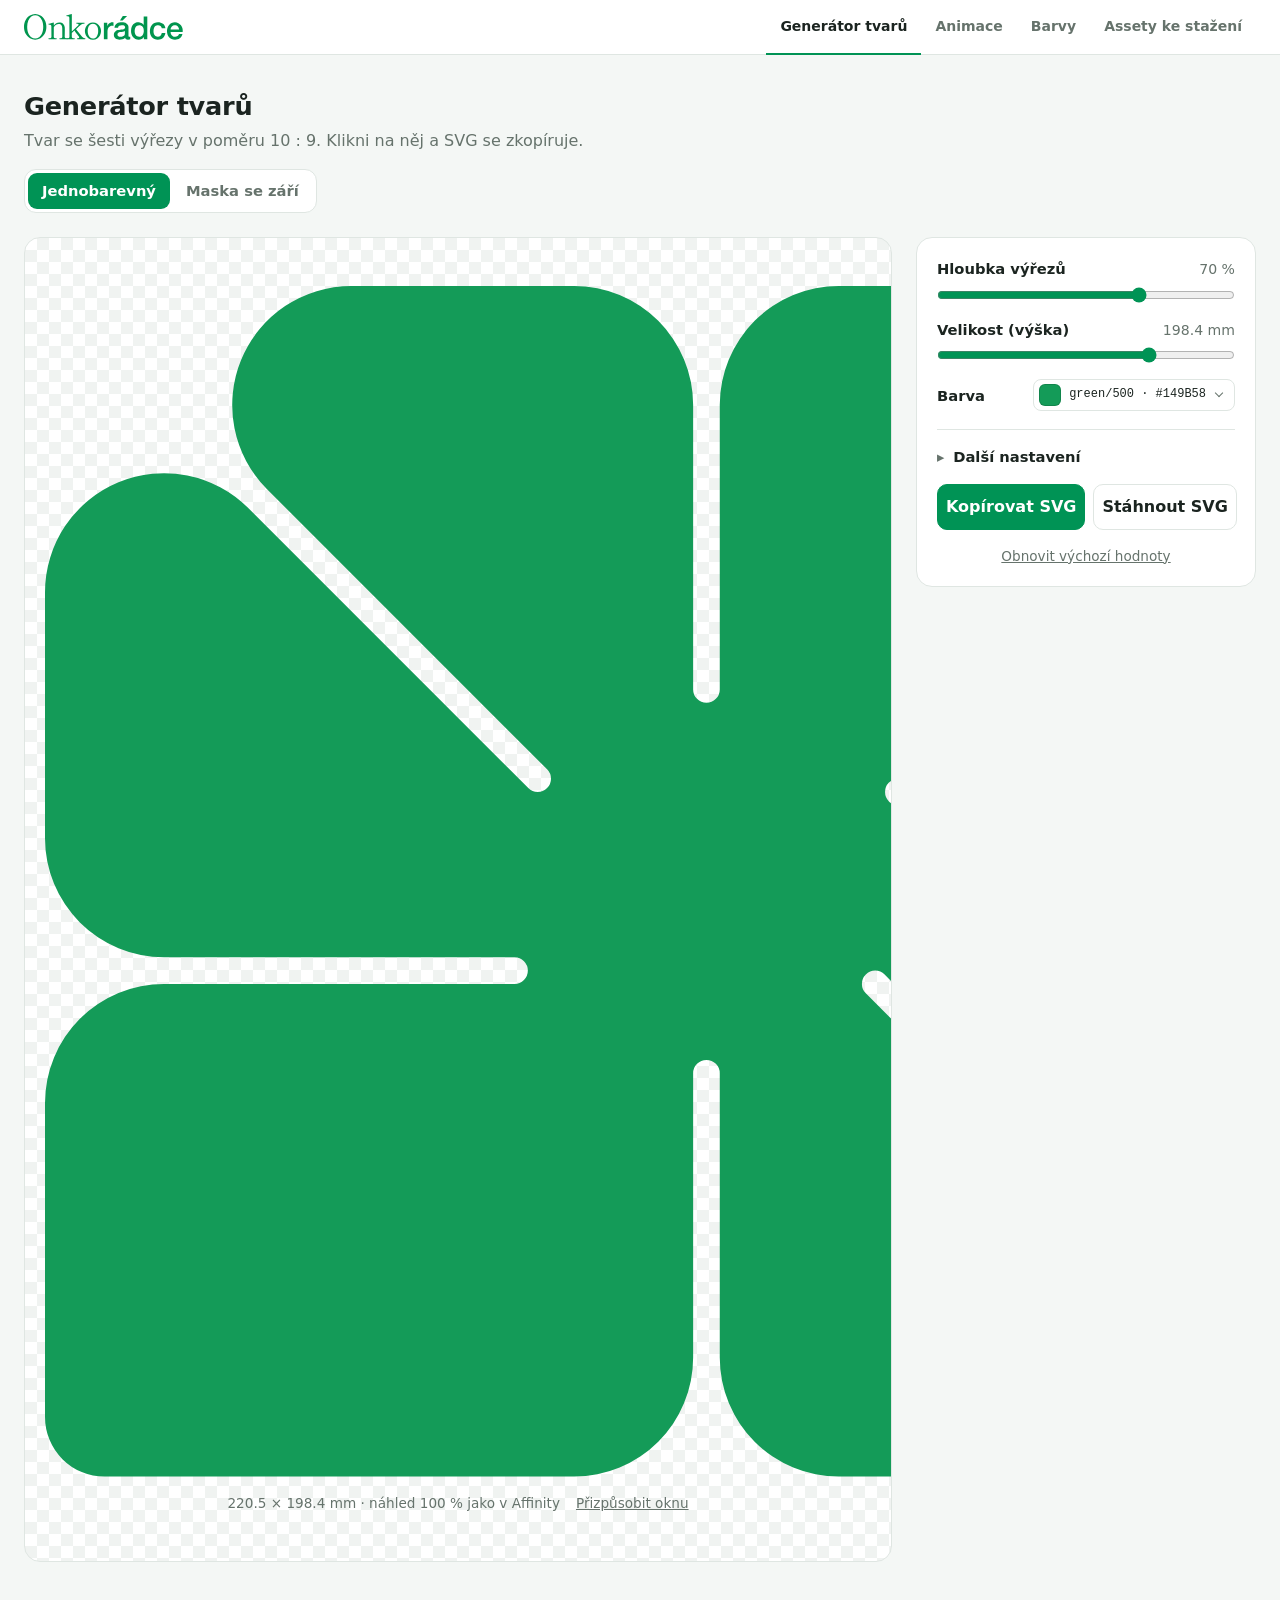
==== commit 84ade7c3: "Millimetres only, 100 % preview matches Affinity, no-cache dev server - Units: the shape is exported" ====
--- a/index.html
+++ b/index.html
@@ -33,10 +33,24 @@
         <div id="glow-handles" class="glow-handles"></div>
       </div>
 
-      <p class="dims" id="dims"></p>
+      <div class="stage-foot">
+        <p class="dims" id="dims"></p>
+        <button type="button" id="fit" class="link"></button>
+      </div>
     </section>
 
     <form class="panel" id="controls" aria-label="Nastavení tvaru" onsubmit="return false">
+      <!-- Přepínač jednotek je zatím vypnutý, používají se jen mm. Pro návrat px ho odkomentuj
+           (a v app.js řádek s načtením jednotky z localStorage).
+      <div class="field field-inline">
+        <span class="field-title">Jednotky</span>
+        <div class="units" role="group" aria-label="Jednotky rozměrů">
+          <button type="button" class="unit" data-unit="px" aria-pressed="false">px</button>
+          <button type="button" class="unit" data-unit="mm" aria-pressed="true">mm</button>
+        </div>
+      </div>
+      -->
+
       <div class="field">
         <div class="field-head">
           <label for="depth">Hloubka výřezů</label>
@@ -91,7 +105,7 @@
               <output id="cutWidth-out" for="cutWidth"></output>
             </div>
             <input id="cutWidth" type="range" min="4" max="25" step="0.5">
-            <p class="note">Platí pro výšku 1000 px. Při poloviční výšce je výřez 75 % široký, při čtvrtinové 56 % atd.</p>
+            <p class="note" id="cut-note"></p>
           </div>
 
           <div class="field">
@@ -109,6 +123,15 @@
               <output id="offset-out" for="offset"></output>
             </div>
             <input id="offset" type="range" min="0" max="12" step="0.1">
+          </div>
+
+          <div class="field">
+            <div class="field-head">
+              <label for="affZoom">Velikost v Affinity oproti skutečné (%)</label>
+              <output id="affZoom-out" for="affZoom"></output>
+            </div>
+            <input id="affZoom" type="number" min="20" max="1000" step="1" inputmode="numeric">
+            <p class="note">Kolikrát je tvar při 100 % v Affinity větší než skutečná velikost (96 px na palec). Výchozí 159 % znamená, že 100 mm je v Affinity při 100 % 600 px displeje, podle toho je velký náhled „100 %“. Mění se jen když se náhled liší. „Obnovit výchozí hodnoty“ ho vrátí.</p>
           </div>
         </div>
       </details>
--- a/site.css
+++ b/site.css
@@ -12,7 +12,7 @@
   --green: #009355;         /* hlavní barva webu (generátor i animace) */
   --green-dark: #007a46;
 
-  --page-max: 1180px;       /* šířka obsahu i hlavičky */
+  --page-max: 1320px;       /* šířka obsahu i hlavičky; do 1320 se vejde náhled generátoru ve 100 % */
   --space-page: 24px;       /* okraj stránky vlevo a vpravo */
   --space-section: 24px;    /* mezera mezi bloky (karty, nadpis → obsah) */
   --space-card: 20px;       /* vnitřní okraj karty */
--- a/style.css
+++ b/style.css
@@ -39,8 +39,9 @@
   min-height: 520px;
   display: flex;
   flex-direction: column;
-  align-items: center;
+  align-items: flex-start; /* tvar se vystředí přes margin: auto, aby se při přetečení nezřízl zleva */
   justify-content: center;
+  overflow-x: auto;
   gap: var(--space-stack);
   padding: 48px var(--space-card);
   /* šachovnice, aby bylo vidět, že výřezy jsou průhledné */
@@ -57,7 +58,8 @@
 
 .shape {
   display: block;
-  max-width: 100%;
+  flex: none;
+  margin-inline: auto;
   padding: 0;
   border: 0;
   background: none;
@@ -75,6 +77,15 @@
   height: auto;
 }
 
+.stage-foot {
+  align-self: center;
+  display: flex;
+  flex-wrap: wrap;
+  justify-content: center;
+  align-items: baseline;
+  gap: 4px var(--space-stack);
+}
+
 .dims {
   margin: 0;
   font-size: 0.85rem;
@@ -123,8 +134,30 @@
 
 .note { margin: 0; font-size: 0.8rem; color: var(--muted); }
 
-/* Přepínač druhu tvaru */
-.modes {
+.stale-banner {
+  max-width: var(--page-max);
+  margin: var(--space-stack) auto 0;
+  padding: 12px var(--space-card);
+  border: 1px solid #f0d78c;
+  border-radius: var(--radius-card);
+  background: #fff3cd;
+  color: #5c4400;
+}
+
+input[type="number"] {
+  width: 100%;
+  padding: 7px 10px;
+  border: 1px solid var(--line);
+  border-radius: 8px;
+  background: #fff;
+  color: var(--ink);
+  font: inherit;
+  font-variant-numeric: tabular-nums;
+}
+
+/* Přepínače: druh tvaru nahoře a jednotky v panelu */
+.modes,
+.units {
   display: inline-flex;
   gap: 2px;
   margin-top: var(--space-stack);
@@ -134,7 +167,8 @@
   background: var(--card);
 }
 
-.mode {
+.mode,
+.unit {
   padding: 7px 14px;
   border: 0;
   border-radius: 9px;
@@ -145,8 +179,13 @@
   font-weight: 600;
   cursor: pointer;
 }
-.mode:hover { color: var(--ink); }
-.mode[aria-pressed="true"] { background: var(--green); color: #fff; }
+.mode:hover,
+.unit:hover { color: var(--ink); }
+.mode[aria-pressed="true"],
+.unit[aria-pressed="true"] { background: var(--green); color: #fff; }
+
+.units { margin: 0 0 0 auto; }
+.unit { padding: 4px 12px; font-size: 0.85rem; }
 
 .btn.small { padding: 5px 10px; font-size: 0.85rem; }
 .btn:disabled { opacity: 0.45; cursor: not-allowed; }
@@ -155,8 +194,8 @@
 /* Maska se září: náhled s body, které se dají tahat myší */
 .glow {
   position: relative;
-  width: fit-content;
-  max-width: 100%;
+  flex: none;
+  margin-inline: auto;
 }
 
 .glow-art svg {
